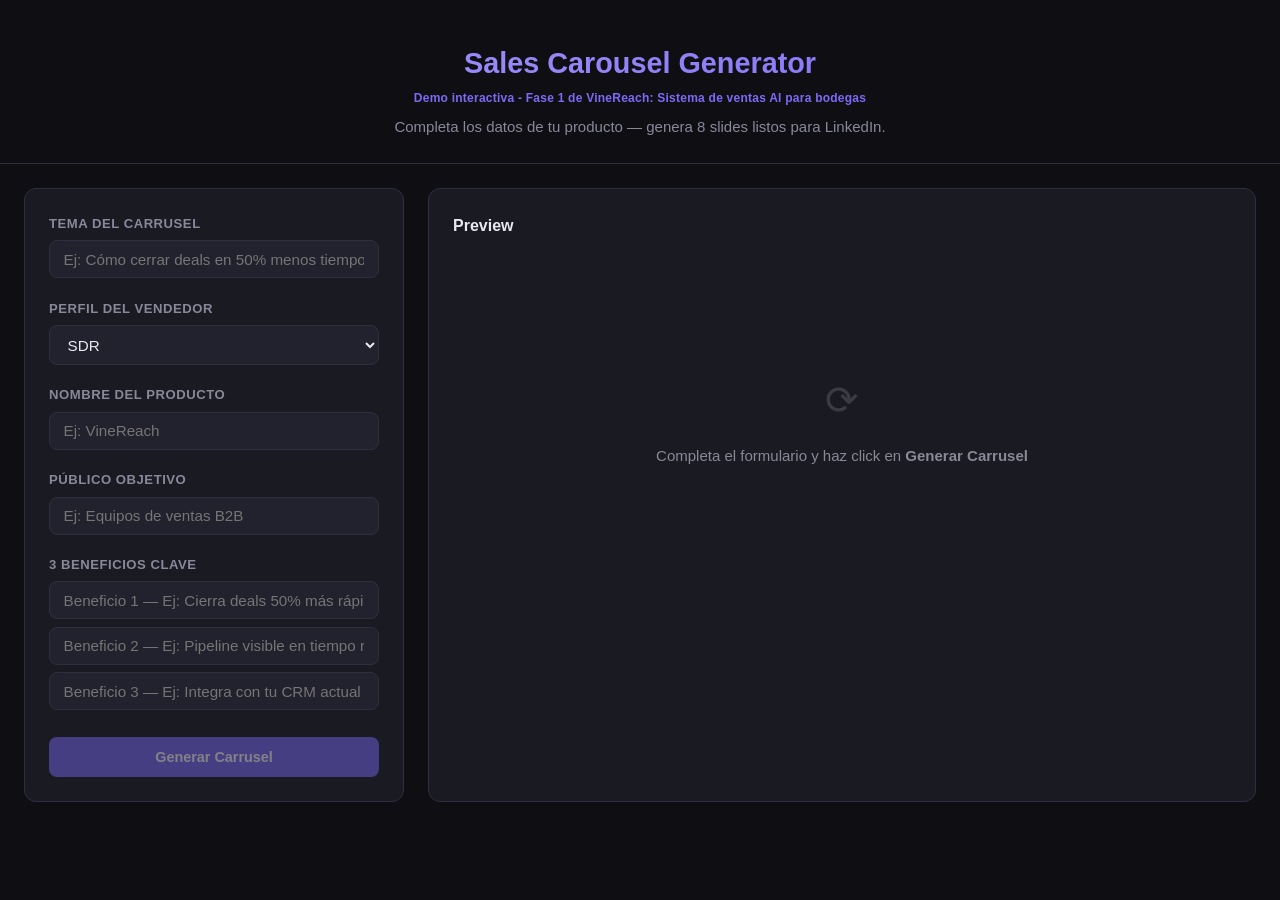
==== index.html @ 54a91b0f "Initial commit: VineReach Phase 1 - Sales Carousel Generator" ====
<!DOCTYPE html>
<html lang="es">
<head>
  <meta charset="UTF-8" />
  <meta name="viewport" content="width=device-width, initial-scale=1.0" />
  <title>Sales Carousel Generator</title>
  <link rel="stylesheet" href="style.css" />
</head>
<body>
  <div class="app">
    <header>
      <h1>Sales Carousel Generator</h1>
      <p class="subtitle-demo">Demo interactiva - Fase 1 de VineReach: Sistema de ventas AI para bodegas</p>
      <p>Completa los datos de tu producto — genera 8 slides listos para LinkedIn.</p>
    </header>

    <main>
      <!-- Input Panel -->
      <section class="panel" id="input-panel">

        <div class="field">
          <label for="tema">Tema del carrusel</label>
          <input type="text" id="tema" placeholder="Ej: Cómo cerrar deals en 50% menos tiempo" />
        </div>

        <div class="field">
          <label for="perfil">Perfil del vendedor</label>
          <select id="perfil">
            <option value="SDR">SDR</option>
            <option value="AE">AE (Account Executive)</option>
            <option value="VP Sales">VP Sales</option>
          </select>
        </div>

        <div class="field">
          <label for="producto">Nombre del producto</label>
          <input type="text" id="producto" placeholder="Ej: VineReach" />
        </div>

        <div class="field">
          <label for="publico">Público objetivo</label>
          <input type="text" id="publico" placeholder="Ej: Equipos de ventas B2B" />
        </div>

        <div class="field">
          <label>3 Beneficios Clave</label>
          <input type="text" id="b1" placeholder="Beneficio 1 — Ej: Cierra deals 50% más rápido" />
          <input type="text" id="b2" placeholder="Beneficio 2 — Ej: Pipeline visible en tiempo real" class="mt-s" />
          <input type="text" id="b3" placeholder="Beneficio 3 — Ej: Integra con tu CRM actual" class="mt-s" />
        </div>

        <button id="generate-btn" class="btn-primary" disabled>Generar Carrusel</button>
        <p id="error-msg" class="error hidden"></p>
      </section>

      <!-- Preview Panel -->
      <section class="panel" id="preview-panel">
        <div class="preview-header">
          <h2>Preview</h2>
          <div class="preview-actions hidden" id="preview-actions">
            <button id="copy-text-btn" class="btn-secondary">Copiar todo</button>
            <button id="download-btn" class="btn-secondary">Descargar HTML</button>
          </div>
        </div>

        <div id="carousel-wrapper">
          <div class="placeholder">
            <div class="placeholder-icon">⟳</div>
            <p>Completa el formulario y haz click en <strong>Generar Carrusel</strong></p>
          </div>
        </div>

        <div id="visual-desc-section" class="info-section hidden">
          <div class="info-section-header">
            <span class="section-label">Descripción visual del slide</span>
          </div>
          <p id="visual-desc-text" class="info-text"></p>
        </div>

        <div id="caption-section" class="info-section hidden">
          <div class="info-section-header">
            <span class="section-label">Caption para LinkedIn</span>
            <button id="copy-caption-btn" class="btn-secondary btn-sm">Copiar</button>
          </div>
          <pre id="caption-text" class="caption-box"></pre>
        </div>
      </section>
    </main>
  </div>

  <script src="script.js"></script>
</body>
</html>
---- style.css ----
*, *::before, *::after { box-sizing: border-box; margin: 0; padding: 0; }

:root {
  --bg: #0f0f13;
  --surface: #1a1a23;
  --surface2: #22222e;
  --border: #2e2e3e;
  --accent: #7c6af7;
  --accent-hover: #6b59e8;
  --text: #e8e8f0;
  --muted: #888899;
  --error: #f47b7b;
  --success: #6bdb9e;
  --radius: 12px;
}

body {
  background: var(--bg);
  color: var(--text);
  font-family: -apple-system, BlinkMacSystemFont, 'Segoe UI', sans-serif;
  font-size: 15px;
  line-height: 1.6;
  min-height: 100vh;
}

header {
  text-align: center;
  padding: 2.5rem 1rem 1.5rem;
  border-bottom: 1px solid var(--border);
}

header h1 {
  font-size: 1.8rem;
  font-weight: 700;
  background: linear-gradient(135deg, #a89af7, #7c6af7);
  -webkit-background-clip: text;
  -webkit-text-fill-color: transparent;
  background-clip: text;
}

header p {
  color: var(--muted);
  margin-top: 0.4rem;
}

.subtitle-demo {
  font-size: 0.75rem;
  font-weight: 600;
  color: #7c6af7;
  margin-top: 0.2rem;
  letter-spacing: 0.02em;
}

/* Stacked inputs within a field */
input.mt-s { margin-top: 0.45rem; }

.app { max-width: 1280px; margin: 0 auto; }

main {
  display: grid;
  grid-template-columns: 380px 1fr;
  gap: 1.5rem;
  padding: 1.5rem;
}

@media (max-width: 860px) {
  main { grid-template-columns: 1fr; }
}

.panel {
  background: var(--surface);
  border: 1px solid var(--border);
  border-radius: var(--radius);
  padding: 1.5rem;
}

/* Form */
.field { margin-bottom: 1.2rem; }

label {
  display: block;
  font-size: 0.82rem;
  font-weight: 600;
  color: var(--muted);
  text-transform: uppercase;
  letter-spacing: 0.04em;
  margin-bottom: 0.4rem;
}

input[type="text"],
input[type="password"],
textarea,
select {
  width: 100%;
  background: var(--surface2);
  border: 1px solid var(--border);
  border-radius: 8px;
  color: var(--text);
  padding: 0.6rem 0.85rem;
  font-size: 0.95rem;
  font-family: inherit;
  transition: border-color 0.15s;
  outline: none;
}

input:focus, textarea:focus, select:focus {
  border-color: var(--accent);
}

select { cursor: pointer; }
textarea { resize: vertical; }


/* Buttons */
.btn-primary, .btn-secondary {
  border: none;
  border-radius: 8px;
  font-size: 0.9rem;
  font-weight: 600;
  cursor: pointer;
  transition: background 0.15s, opacity 0.15s;
  font-family: inherit;
}

.btn-primary {
  width: 100%;
  padding: 0.75rem;
  background: var(--accent);
  color: #fff;
  margin-top: 0.5rem;
}

.btn-primary:hover:not(:disabled) { background: var(--accent-hover); }
.btn-primary:disabled { opacity: 0.45; cursor: not-allowed; }

.btn-secondary {
  padding: 0.5rem 1rem;
  background: var(--surface2);
  color: var(--text);
  border: 1px solid var(--border);
}

.btn-secondary:hover { background: var(--border); }

.btn-sm {
  padding: 0.3rem 0.75rem;
  font-size: 0.8rem;
}

.error { color: var(--error); font-size: 0.85rem; margin-top: 0.75rem; }
.hidden { display: none !important; }

/* Loading spinner on button */
.btn-primary.loading { position: relative; color: transparent; }
.btn-primary.loading::after {
  content: '';
  position: absolute;
  inset: 0;
  margin: auto;
  width: 18px;
  height: 18px;
  border: 2px solid rgba(255,255,255,0.3);
  border-top-color: #fff;
  border-radius: 50%;
  animation: spin 0.7s linear infinite;
}
@keyframes spin { to { transform: rotate(360deg); } }

/* Preview panel */
.preview-header {
  display: flex;
  align-items: center;
  justify-content: space-between;
  margin-bottom: 1.2rem;
}

.preview-header h2 { font-size: 1rem; font-weight: 600; }

.preview-actions { display: flex; gap: 0.5rem; }

/* Info sections (visual desc + caption) */
.info-section {
  margin-top: 1.2rem;
  border-top: 1px solid var(--border);
  padding-top: 1rem;
}

.info-section-header {
  display: flex;
  align-items: center;
  justify-content: space-between;
  margin-bottom: 0.5rem;
}

.section-label {
  font-size: 0.78rem;
  font-weight: 700;
  text-transform: uppercase;
  letter-spacing: 0.06em;
  color: var(--muted);
}

.info-text {
  font-size: 0.88rem;
  color: rgba(232,232,240,0.65);
  line-height: 1.6;
}

.caption-box {
  background: var(--surface2);
  border: 1px solid var(--border);
  border-radius: 8px;
  padding: 0.85rem 1rem;
  font-family: inherit;
  font-size: 0.88rem;
  color: rgba(232,232,240,0.82);
  line-height: 1.65;
  white-space: pre-wrap;
  word-break: break-word;
  max-height: 260px;
  overflow-y: auto;
}

/* Placeholder */
.placeholder {
  display: flex;
  flex-direction: column;
  align-items: center;
  justify-content: center;
  gap: 0.75rem;
  min-height: 320px;
  color: var(--muted);
}

.placeholder-icon {
  font-size: 2.5rem;
  opacity: 0.3;
}

/* ── Carousel Styles ── */
.carousel-container {
  position: relative;
  overflow: hidden;
  border-radius: 10px;
  background: #111;
  user-select: none;
}

.carousel-track {
  display: flex;
  transition: transform 0.4s cubic-bezier(0.4, 0, 0.2, 1);
}

.slide {
  min-width: 100%;
  min-height: 360px;
  display: flex;
  flex-direction: column;
  justify-content: center;
  padding: 2.5rem 2.8rem;
  position: relative;
  overflow: hidden;
}

/* Slide themes */
.slide[data-theme="hook"] {
  background: linear-gradient(135deg, #1a0a2e, #2d1654);
}
.slide[data-theme="problem"] {
  background: linear-gradient(135deg, #1a0e0a, #2e1710);
}
.slide[data-theme="solution"] {
  background: linear-gradient(135deg, #0a1a14, #0e2e20);
}
.slide[data-theme="feature"] {
  background: linear-gradient(135deg, #0d0d2a, #141440);
}
.slide[data-theme="proof"] {
  background: linear-gradient(135deg, #0a1520, #102030);
}
.slide[data-theme="cta"] {
  background: linear-gradient(135deg, #1a0830, #3a0f6e);
}
.slide[data-theme="default"] {
  background: linear-gradient(135deg, #141420, #1c1c30);
}

/* Decorative circle */
.slide::before {
  content: '';
  position: absolute;
  width: 280px;
  height: 280px;
  border-radius: 50%;
  background: rgba(255,255,255,0.03);
  top: -80px;
  right: -80px;
  pointer-events: none;
}

.slide-tag {
  font-size: 0.7rem;
  font-weight: 700;
  letter-spacing: 0.12em;
  text-transform: uppercase;
  color: rgba(255,255,255,0.45);
  margin-bottom: 0.9rem;
}

.slide-headline {
  font-size: clamp(1.3rem, 3vw, 1.9rem);
  font-weight: 800;
  line-height: 1.2;
  color: #fff;
  margin-bottom: 0.9rem;
}

.slide-headline em { color: #a89af7; font-style: normal; }

.slide-body {
  font-size: 0.97rem;
  color: rgba(255,255,255,0.72);
  line-height: 1.65;
  max-width: 480px;
}

.slide-bullets {
  list-style: none;
  margin-top: 0.5rem;
  display: flex;
  flex-direction: column;
  gap: 0.5rem;
}

.slide-bullets li {
  display: flex;
  align-items: flex-start;
  gap: 0.6rem;
  font-size: 0.93rem;
  color: rgba(255,255,255,0.78);
}

.slide-bullets li::before {
  content: '✦';
  color: #a89af7;
  font-size: 0.65rem;
  margin-top: 0.35rem;
  flex-shrink: 0;
}

.slide-cta-btn {
  display: inline-block;
  margin-top: 1.4rem;
  padding: 0.7rem 1.8rem;
  background: linear-gradient(135deg, #7c6af7, #a89af7);
  color: #fff;
  border-radius: 50px;
  font-weight: 700;
  font-size: 0.95rem;
  letter-spacing: 0.02em;
}

.slide-counter {
  position: absolute;
  bottom: 1.1rem;
  right: 1.4rem;
  font-size: 0.72rem;
  color: rgba(255,255,255,0.3);
  font-weight: 600;
}

/* Nav arrows */
.carousel-nav {
  display: flex;
  justify-content: space-between;
  align-items: center;
  padding: 0.75rem 0.5rem 0;
}

.nav-btn {
  background: var(--surface2);
  border: 1px solid var(--border);
  color: var(--text);
  width: 36px;
  height: 36px;
  border-radius: 50%;
  font-size: 1rem;
  cursor: pointer;
  display: flex;
  align-items: center;
  justify-content: center;
  transition: background 0.15s;
}

.nav-btn:hover { background: var(--accent); border-color: var(--accent); }
.nav-btn:disabled { opacity: 0.3; cursor: default; }

.dots {
  display: flex;
  gap: 6px;
  align-items: center;
}

.dot {
  width: 7px;
  height: 7px;
  border-radius: 50%;
  background: var(--border);
  cursor: pointer;
  transition: background 0.2s, transform 0.2s;
}

.dot.active {
  background: var(--accent);
  transform: scale(1.3);
}
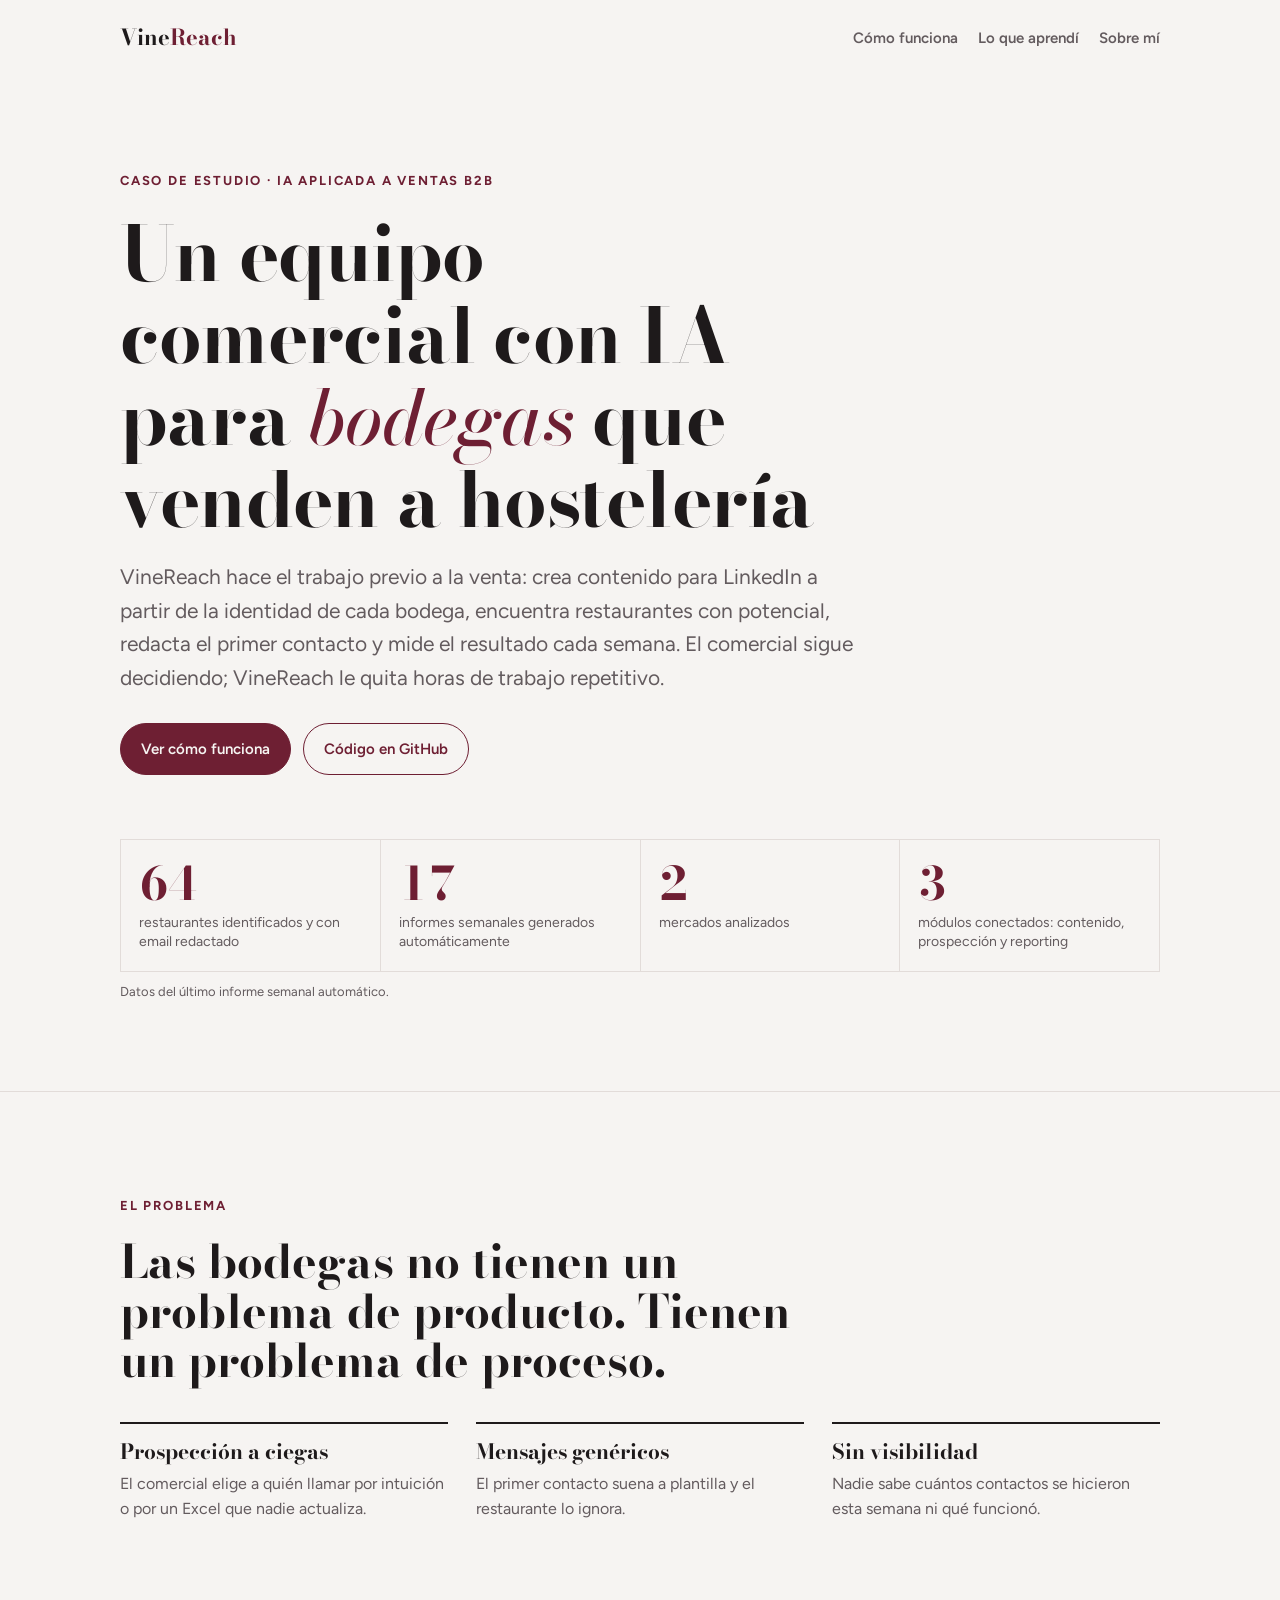
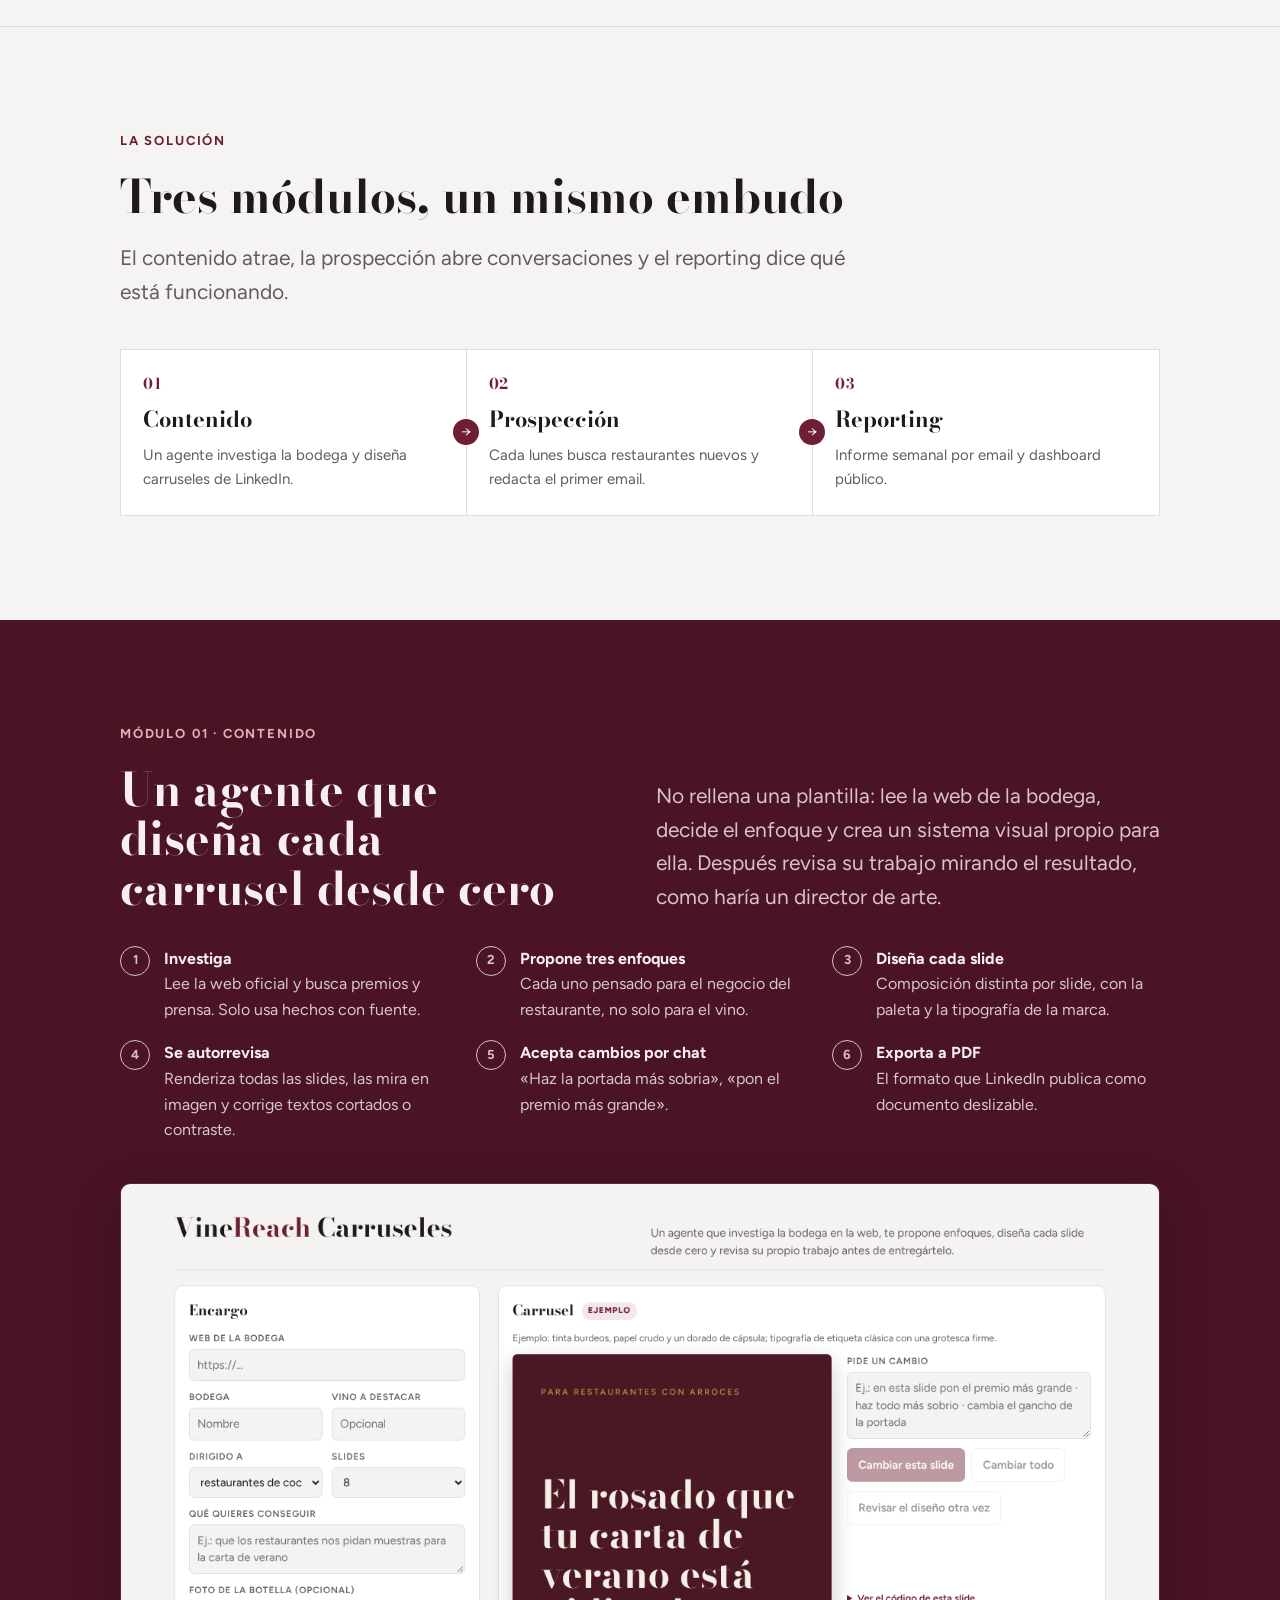
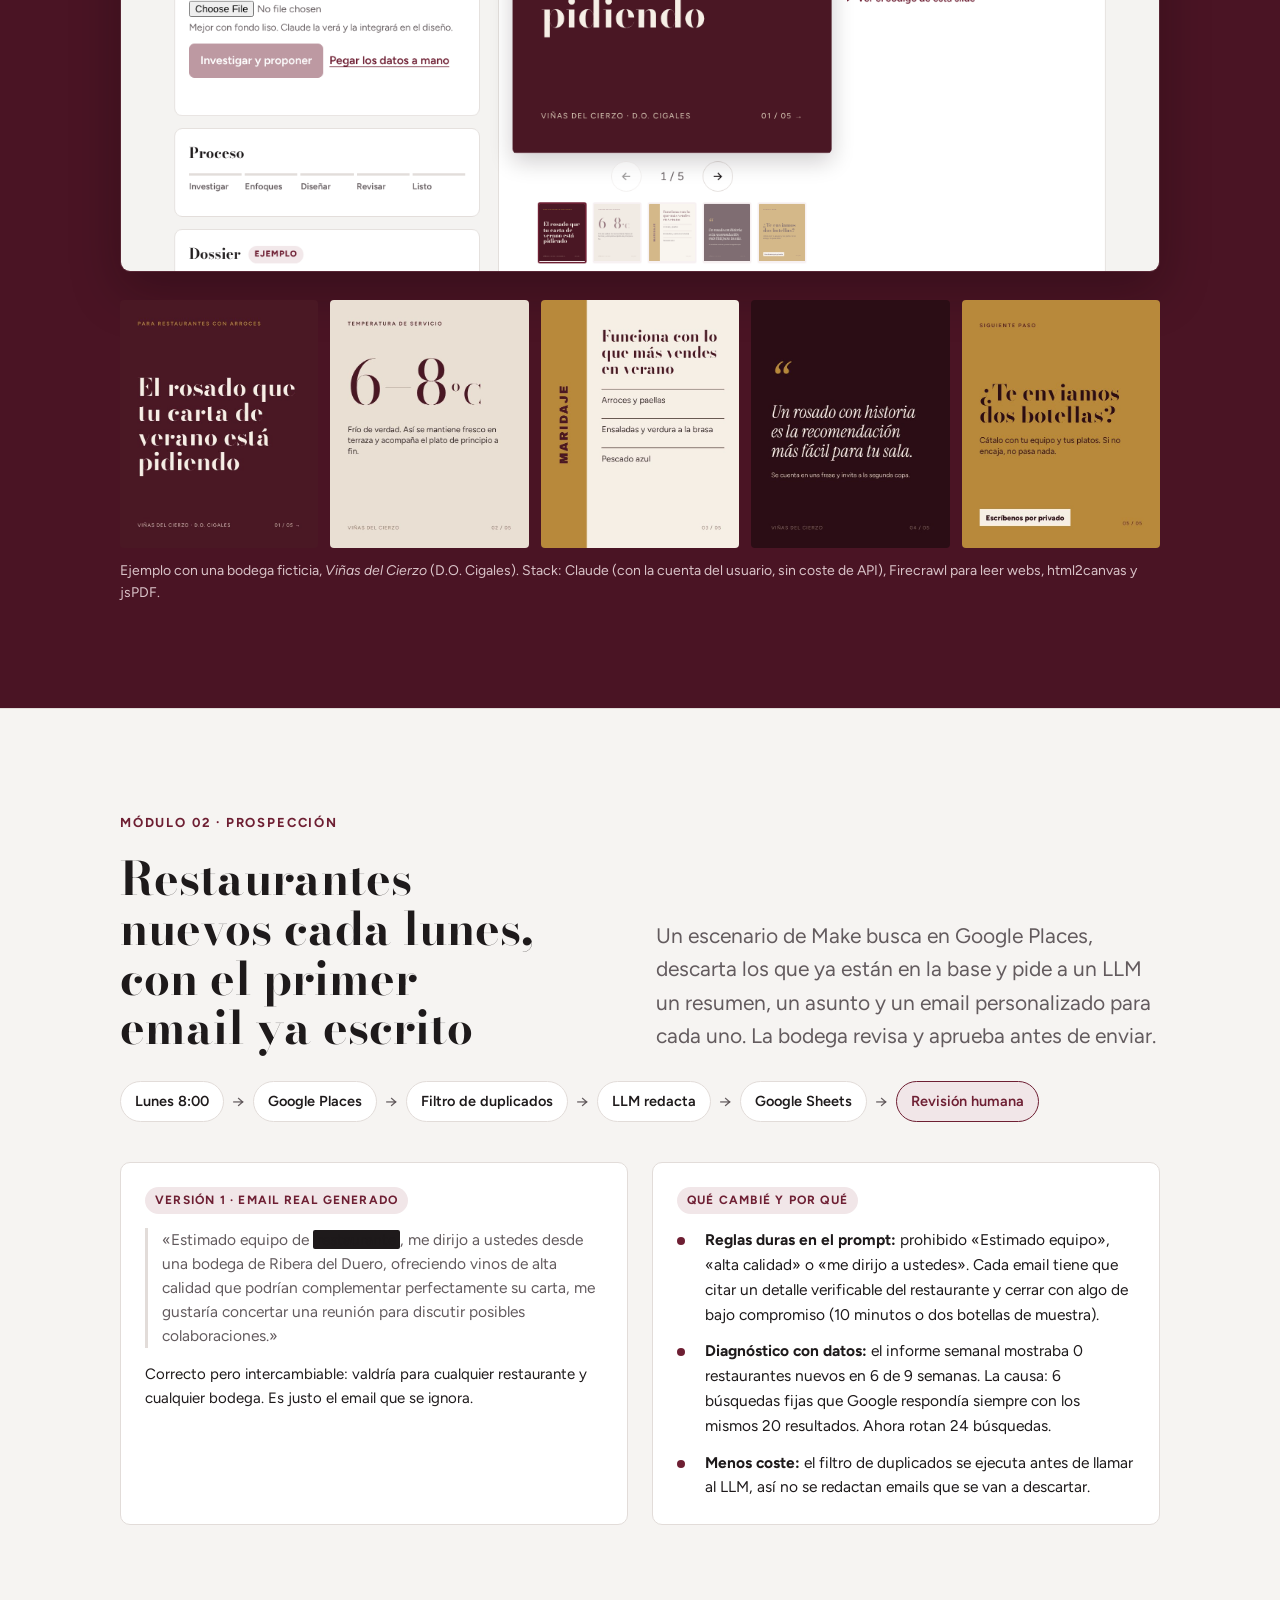
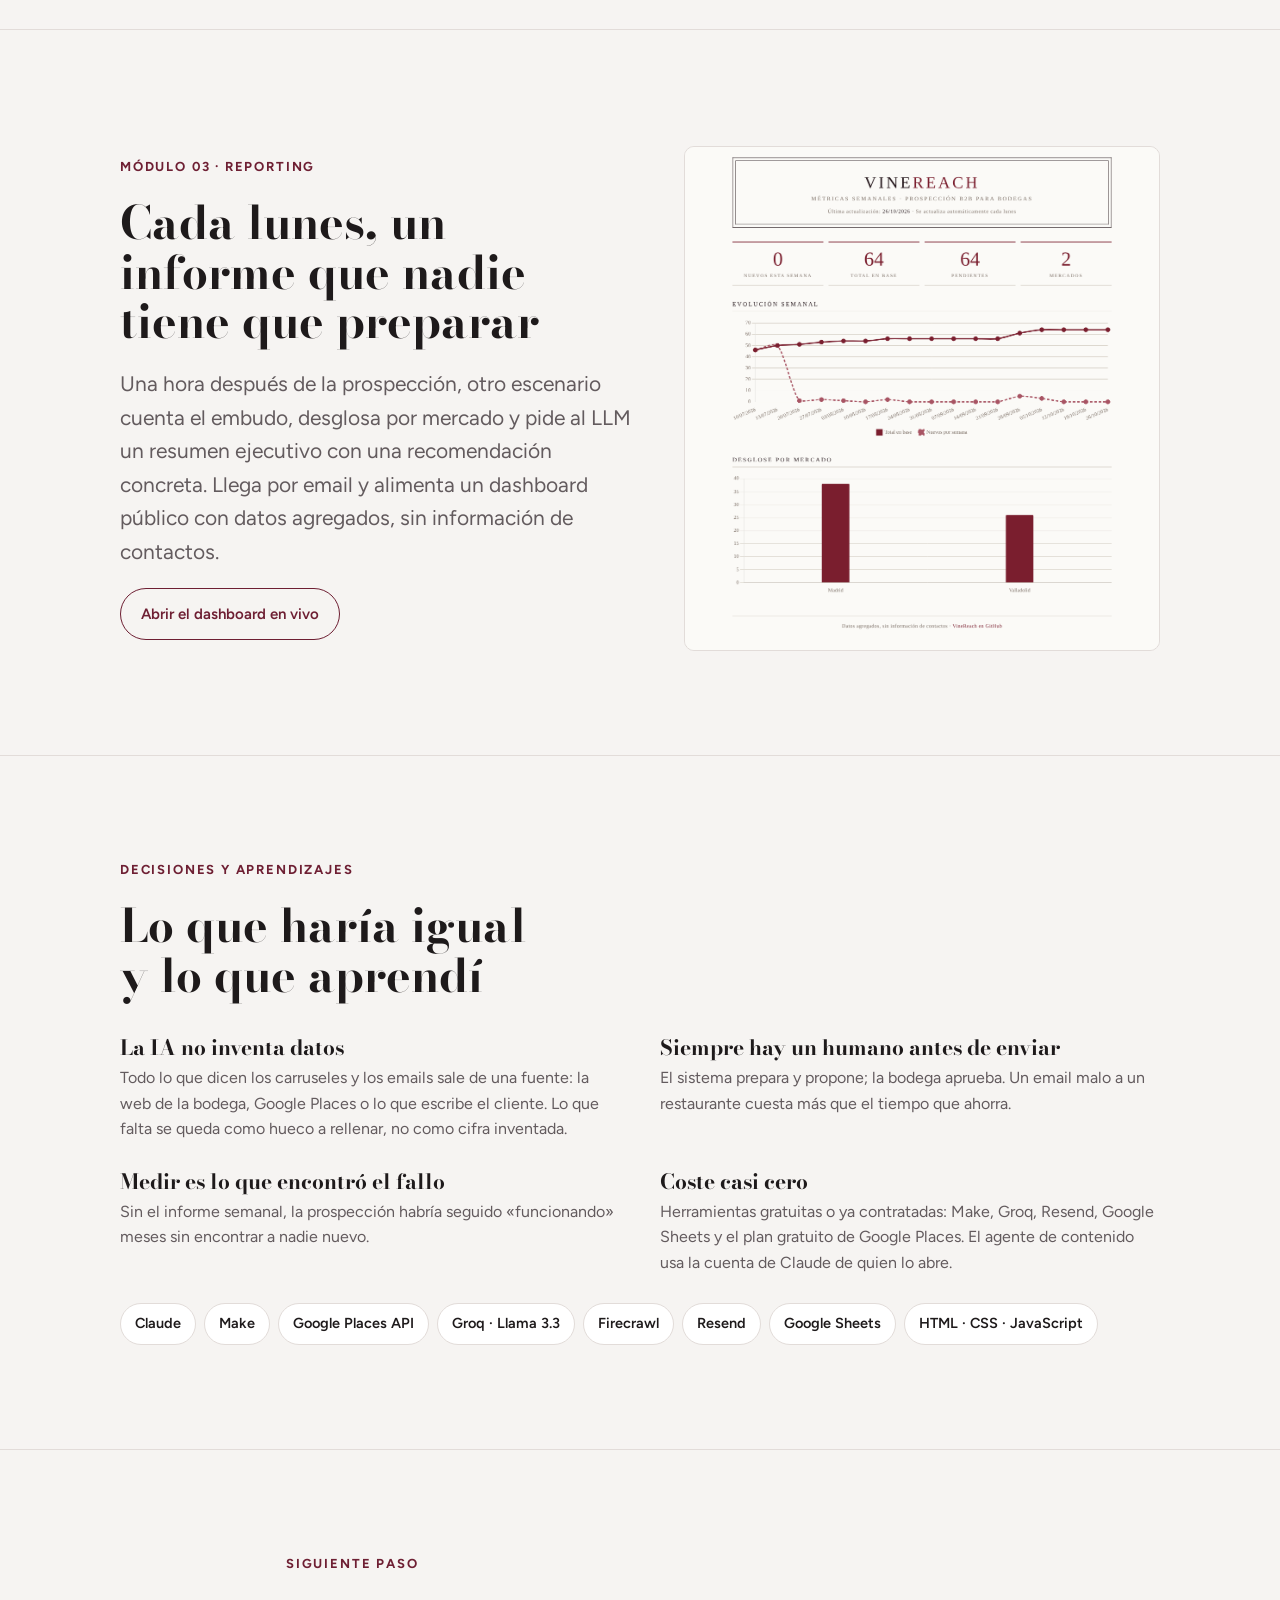
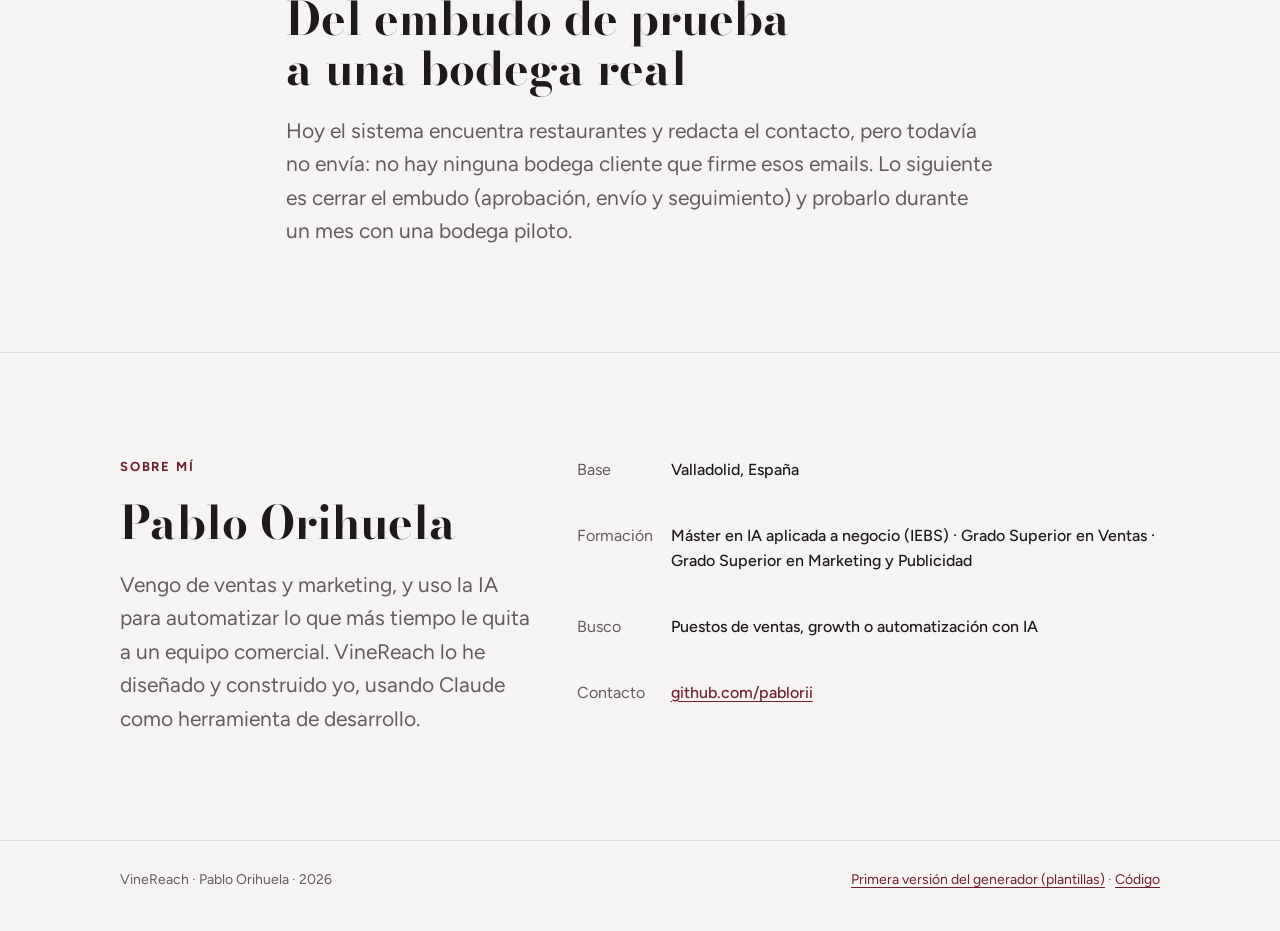
==== commit 5cebfde7: "Web del caso de estudio para el portfolio - index.html nuevo: problema, 3 módulos, ejemplos con bode" ====
--- a/index.html
+++ b/index.html
@@ -1,93 +1,351 @@
 <!DOCTYPE html>
 <html lang="es">
 <head>
-  <meta charset="UTF-8" />
-  <meta name="viewport" content="width=device-width, initial-scale=1.0" />
-  <title>Sales Carousel Generator</title>
-  <link rel="stylesheet" href="style.css" />
+<meta charset="utf-8">
+<meta name="viewport" content="width=device-width, initial-scale=1">
+<title>VineReach · Caso de estudio</title>
+<meta name="description" content="VineReach: sistema de ventas con IA para bodegas. Contenido para LinkedIn, prospección de restaurantes y reporting automático. Caso de estudio de Pablo Orihuela.">
+<meta property="og:title" content="VineReach · Ventas con IA para bodegas">
+<meta property="og:description" content="Un agente que diseña carruseles, una prospección automática de restaurantes y un reporting semanal. Caso de estudio de Pablo Orihuela.">
+<meta property="og:image" content="assets/ejemplo-slide-1.jpg">
+<link rel="preconnect" href="https://fonts.googleapis.com">
+<link rel="preconnect" href="https://fonts.gstatic.com" crossorigin>
+<link rel="stylesheet" href="https://fonts.googleapis.com/css2?family=Bodoni+Moda:ital,opsz,wght@0,6..96,500;0,6..96,700;1,6..96,500&family=Figtree:wght@400;500;600;700&display=swap">
+<style>
+/* Caso de estudio: una columna de lectura con bandas a sangre por módulo; tipografía de etiqueta de vino (Bodoni) + grotesca limpia (Figtree). */
+:root{
+  --bg:#F6F4F2; --surface:#FFFFFF; --fg:#1E1A1B; --muted:#635B5E; --line:#E2DCD9;
+  --wine:#6E1F33; --wine-ink:#4A1424; --on-wine:#F7EEEF; --soft:#F1E6E8; --ok:#2F6B3A;
+  --display:"Bodoni Moda", "Didot", Georgia, serif;
+  --body:"Figtree", system-ui, -apple-system, "Segoe UI", sans-serif;
+  color-scheme:light;
+}
+@media (prefers-color-scheme: dark){:root{
+  --bg:#141113; --surface:#1D191B; --fg:#EEE8E6; --muted:#A99FA3; --line:#352E31;
+  --wine:#D88A9C; --wine-ink:#2A1018; --on-wine:#F7EEEF; --soft:#2A2024; --ok:#7CC48A; color-scheme:dark}}
+
+*{box-sizing:border-box}
+html{scroll-behavior:smooth}
+body{margin:0;background:var(--bg);color:var(--fg);font-family:var(--body);font-size:17px;line-height:1.6;-webkit-font-smoothing:antialiased}
+img{max-width:100%;height:auto;display:block}
+a{color:var(--wine);text-underline-offset:3px}
+a:focus-visible,button:focus-visible{outline:2px solid var(--wine);outline-offset:3px}
+.wrap{max-width:1080px;margin:0 auto;padding-inline:max(20px,env(safe-area-inset-left,0px))}
+.narrow{max-width:68ch}
+h1,h2,h3{font-family:var(--display);font-weight:700;line-height:1.08;text-wrap:balance;margin:0}
+h1{font-size:clamp(40px,7vw,76px);letter-spacing:-.01em}
+h2{font-size:clamp(30px,4.6vw,46px)}
+h3{font-size:24px}
+p{margin:0}
+.eyebrow{font-size:13px;font-weight:700;letter-spacing:.14em;text-transform:uppercase;color:var(--wine)}
+.lead{font-size:clamp(18px,2.2vw,21px);color:var(--muted)}
+section{padding-block:clamp(56px,9vw,104px)}
+.stack{display:flex;flex-direction:column;gap:20px}
+
+/* cabecera */
+.top{display:flex;justify-content:space-between;align-items:center;gap:16px;padding-block:20px;flex-wrap:wrap}
+.brand{font-family:var(--display);font-weight:700;font-size:22px;color:var(--fg);text-decoration:none}
+.brand span{color:var(--wine)}
+.top nav{display:flex;gap:20px;flex-wrap:wrap;font-size:15px;font-weight:600}
+.top nav a{color:var(--muted);text-decoration:none}
+.top nav a:hover{color:var(--wine)}
+
+/* hero */
+.hero{padding-block:clamp(40px,8vw,96px) clamp(48px,8vw,88px)}
+.hero h1 em{font-style:italic;color:var(--wine);font-weight:500}
+.ctas{display:flex;gap:12px;flex-wrap:wrap;margin-top:8px}
+.btn{display:inline-flex;align-items:center;gap:8px;padding:13px 20px;border-radius:999px;font-weight:600;font-size:15px;text-decoration:none;border:1.5px solid var(--wine)}
+.btn.primary{background:var(--wine);color:var(--bg)}
+.btn.ghost{color:var(--wine)}
+.stats{display:grid;grid-template-columns:repeat(4,minmax(0,1fr));gap:1px;background:var(--line);border:1px solid var(--line);margin-top:clamp(40px,6vw,64px)}
+.stat{background:var(--bg);padding:20px 18px}
+.stat b{display:block;font-family:var(--display);font-size:clamp(34px,4.5vw,46px);line-height:1;color:var(--wine);font-variant-numeric:tabular-nums}
+.stat span{display:block;margin-top:8px;font-size:14px;color:var(--muted);line-height:1.35}
+.source{font-size:13px;color:var(--muted);margin-top:10px}
+@media (max-width:720px){.stats{grid-template-columns:repeat(2,minmax(0,1fr))}}
+
+/* problema */
+.problems{display:grid;grid-template-columns:repeat(3,minmax(0,1fr));gap:28px;margin-top:36px}
+.problems div{border-top:2px solid var(--fg);padding-top:16px}
+.problems h3{font-size:21px;margin-bottom:8px}
+.problems p{color:var(--muted);font-size:16px}
+@media (max-width:760px){.problems{grid-template-columns:minmax(0,1fr)}}
+
+/* flujo de módulos */
+.flow{display:grid;grid-template-columns:repeat(3,minmax(0,1fr));gap:0;margin-top:40px;position:relative}
+.flow a{display:flex;flex-direction:column;gap:6px;padding:22px 22px 24px;background:var(--surface);border:1px solid var(--line);text-decoration:none;color:var(--fg);position:relative}
+.flow a+a{border-left:none}
+.flow a:hover{background:var(--soft)}
+.flow .n{font-family:var(--display);font-size:15px;color:var(--wine);font-weight:700;letter-spacing:.05em}
+.flow strong{font-family:var(--display);font-size:22px}
+.flow span{font-size:15px;color:var(--muted)}
+.flow a:not(:last-child)::after{content:"→";position:absolute;right:-13px;top:50%;transform:translateY(-50%);width:26px;height:26px;border-radius:50%;background:var(--wine);color:var(--bg);display:grid;place-items:center;font-size:14px;z-index:1}
+@media (max-width:760px){.flow{grid-template-columns:minmax(0,1fr)}.flow a+a{border-left:1px solid var(--line);border-top:none}.flow a:not(:last-child)::after{content:"↓";right:50%;top:auto;bottom:-13px;transform:translateX(50%)}}
+
+/* bandas de módulo */
+.band{border-top:1px solid var(--line)}
+.band.dark{background:var(--wine-ink);color:var(--on-wine);border:none}
+.band.dark .eyebrow{color:#E9A9B7}
+.band.dark .lead,.band.dark .muted{color:#D9C3C8}
+.band.dark a{color:#F2C3CD}
+.mod-head{display:grid;grid-template-columns:minmax(0,1fr) minmax(0,1fr);gap:32px;align-items:end}
+@media (max-width:860px){.mod-head{grid-template-columns:minmax(0,1fr)}}
+.steps{list-style:none;padding:0;margin:32px 0 0;display:grid;grid-template-columns:repeat(3,minmax(0,1fr));gap:18px 28px;counter-reset:s}
+.steps li{counter-increment:s;display:grid;grid-template-columns:34px minmax(0,1fr);gap:10px;font-size:16px}
+.steps li::before{content:counter(s);width:28px;height:28px;border-radius:50%;border:1.5px solid currentColor;display:grid;place-items:center;font-size:13px;font-weight:700;opacity:.8}
+.steps b{display:block}
+.steps span{opacity:.82}
+@media (max-width:860px){.steps{grid-template-columns:minmax(0,1fr)}}
+.shot{margin-top:40px;border-radius:10px;overflow:hidden;box-shadow:0 18px 50px rgba(10,4,6,.28);border:1px solid rgba(255,255,255,.08)}
+.slides{display:grid;grid-template-columns:repeat(5,minmax(0,1fr));gap:12px;margin-top:28px}
+.slides img{border-radius:4px;aspect-ratio:4/5;object-fit:cover;width:100%}
+@media (max-width:760px){.slides{grid-template-columns:repeat(5,64%);overflow-x:auto;scroll-snap-type:x mandatory;padding-bottom:8px}.slides img{scroll-snap-align:start}}
+.caption{font-size:14px;margin-top:12px}
+
+/* prospección */
+.pipeline{display:flex;flex-wrap:wrap;gap:8px;margin-top:28px;align-items:center}
+.chip{padding:8px 14px;border-radius:999px;background:var(--surface);border:1px solid var(--line);font-size:14.5px;font-weight:600}
+.chip.human{background:var(--soft);border-color:var(--wine);color:var(--wine)}
+.arrow{color:var(--muted)}
+.compare{display:grid;grid-template-columns:minmax(0,1fr) minmax(0,1fr);gap:24px;margin-top:40px}
+@media (max-width:860px){.compare{grid-template-columns:minmax(0,1fr)}}
+.card{background:var(--surface);border:1px solid var(--line);border-radius:10px;padding:24px;display:flex;flex-direction:column;gap:14px}
+.card .tag{align-self:flex-start;font-size:12px;font-weight:700;letter-spacing:.1em;text-transform:uppercase;padding:4px 10px;border-radius:999px;background:var(--soft);color:var(--wine)}
+.mail{font-size:15.5px;line-height:1.55;border-left:3px solid var(--line);padding-left:14px;color:var(--muted)}
+.mail .redact{background:var(--fg);color:var(--fg);border-radius:2px;padding:0 4px}
+.fixes{list-style:none;padding:0;margin:0;display:flex;flex-direction:column;gap:12px;font-size:15.5px}
+.fixes li{display:grid;grid-template-columns:18px minmax(0,1fr);gap:10px}
+.fixes li::before{content:"";width:8px;height:8px;margin-top:9px;background:var(--wine);border-radius:50%}
+
+/* reporting */
+.report{display:grid;grid-template-columns:minmax(0,1.1fr) minmax(0,1fr);gap:40px;align-items:center;margin-top:12px}
+@media (max-width:860px){.report{grid-template-columns:minmax(0,1fr)}}
+.report img{border-radius:10px;border:1px solid var(--line)}
+
+/* aprendizajes */
+.lessons{display:grid;grid-template-columns:repeat(2,minmax(0,1fr));gap:28px 40px;margin-top:36px}
+.lessons div{display:flex;flex-direction:column;gap:6px}
+.lessons h3{font-size:21px}
+.lessons p{color:var(--muted);font-size:16px}
+@media (max-width:760px){.lessons{grid-template-columns:minmax(0,1fr)}}
+.stackline{display:flex;flex-wrap:wrap;gap:8px;margin-top:28px}
+
+/* sobre mí */
+.about{display:grid;grid-template-columns:minmax(0,1fr) minmax(0,1.4fr);gap:40px}
+@media (max-width:760px){.about{grid-template-columns:minmax(0,1fr)}}
+.about dl{margin:0;display:grid;grid-template-columns:auto minmax(0,1fr);gap:10px 18px;font-size:16px}
+.about dt{color:var(--muted)}
+.about dd{margin:0;font-weight:500}
+footer{border-top:1px solid var(--line);padding-block:28px 40px;font-size:14px;color:var(--muted)}
+footer .wrap{display:flex;justify-content:space-between;gap:16px;flex-wrap:wrap}
+@media (prefers-reduced-motion:reduce){html{scroll-behavior:auto}}
+</style>
 </head>
 <body>
-  <div class="app">
-    <header>
-      <h1>Sales Carousel Generator</h1>
-      <p class="subtitle-demo">Demo interactiva - Fase 1 de VineReach: Sistema de ventas AI para bodegas</p>
-      <p>Completa los datos de tu producto — genera 8 slides listos para LinkedIn.</p>
-    </header>
-
-    <main>
-      <!-- Input Panel -->
-      <section class="panel" id="input-panel">
-
-        <div class="field">
-          <label for="tema">Tema del carrusel</label>
-          <input type="text" id="tema" placeholder="Ej: Cómo cerrar deals en 50% menos tiempo" />
+
+<header class="wrap top">
+  <a class="brand" href="#">Vine<span>Reach</span></a>
+  <nav aria-label="Secciones">
+    <a href="#modulos">Cómo funciona</a>
+    <a href="#aprendizajes">Lo que aprendí</a>
+    <a href="#sobre-mi">Sobre mí</a>
+  </nav>
+</header>
+
+<main>
+  <section class="wrap hero">
+    <div class="stack narrow">
+      <p class="eyebrow">Caso de estudio · IA aplicada a ventas B2B</p>
+      <h1>Un equipo comercial con IA para <em>bodegas</em> que venden a hostelería</h1>
+      <p class="lead">VineReach hace el trabajo previo a la venta: crea contenido para LinkedIn a partir de la identidad de cada bodega, encuentra restaurantes con potencial, redacta el primer contacto y mide el resultado cada semana. El comercial sigue decidiendo; VineReach le quita horas de trabajo repetitivo.</p>
+      <div class="ctas">
+        <a class="btn primary" href="#modulos">Ver cómo funciona</a>
+        <a class="btn ghost" href="https://github.com/pablorii/sales-carousel-generator">Código en GitHub</a>
+      </div>
+    </div>
+    <div class="stats" aria-live="polite">
+      <div class="stat"><b id="sTotal">64</b><span>restaurantes identificados y con email redactado</span></div>
+      <div class="stat"><b id="sSemanas">17</b><span>informes semanales generados automáticamente</span></div>
+      <div class="stat"><b id="sMercados">2</b><span>mercados analizados</span></div>
+      <div class="stat"><b>3</b><span>módulos conectados: contenido, prospección y reporting</span></div>
+    </div>
+    <p class="source" id="sFuente">Datos del último informe semanal automático.</p>
+  </section>
+
+  <section class="band">
+    <div class="wrap">
+      <div class="stack narrow">
+        <p class="eyebrow">El problema</p>
+        <h2>Las bodegas no tienen un problema de producto. Tienen un problema de proceso.</h2>
+      </div>
+      <div class="problems">
+        <div><h3>Prospección a ciegas</h3><p>El comercial elige a quién llamar por intuición o por un Excel que nadie actualiza.</p></div>
+        <div><h3>Mensajes genéricos</h3><p>El primer contacto suena a plantilla y el restaurante lo ignora.</p></div>
+        <div><h3>Sin visibilidad</h3><p>Nadie sabe cuántos contactos se hicieron esta semana ni qué funcionó.</p></div>
+      </div>
+    </div>
+  </section>
+
+  <section class="band" id="modulos">
+    <div class="wrap">
+      <div class="stack narrow">
+        <p class="eyebrow">La solución</p>
+        <h2>Tres módulos, un mismo embudo</h2>
+        <p class="lead">El contenido atrae, la prospección abre conversaciones y el reporting dice qué está funcionando.</p>
+      </div>
+      <div class="flow">
+        <a href="#contenido"><span class="n">01</span><strong>Contenido</strong><span>Un agente investiga la bodega y diseña carruseles de LinkedIn.</span></a>
+        <a href="#prospeccion"><span class="n">02</span><strong>Prospección</strong><span>Cada lunes busca restaurantes nuevos y redacta el primer email.</span></a>
+        <a href="#reporting"><span class="n">03</span><strong>Reporting</strong><span>Informe semanal por email y dashboard público.</span></a>
+      </div>
+    </div>
+  </section>
+
+  <section class="band dark" id="contenido">
+    <div class="wrap">
+      <div class="mod-head">
+        <div class="stack">
+          <p class="eyebrow">Módulo 01 · Contenido</p>
+          <h2>Un agente que diseña cada carrusel desde cero</h2>
         </div>
-
-        <div class="field">
-          <label for="perfil">Perfil del vendedor</label>
-          <select id="perfil">
-            <option value="SDR">SDR</option>
-            <option value="AE">AE (Account Executive)</option>
-            <option value="VP Sales">VP Sales</option>
-          </select>
+        <p class="lead">No rellena una plantilla: lee la web de la bodega, decide el enfoque y crea un sistema visual propio para ella. Después revisa su trabajo mirando el resultado, como haría un director de arte.</p>
+      </div>
+      <ol class="steps">
+        <li><div><b>Investiga</b><span>Lee la web oficial y busca premios y prensa. Solo usa hechos con fuente.</span></div></li>
+        <li><div><b>Propone tres enfoques</b><span>Cada uno pensado para el negocio del restaurante, no solo para el vino.</span></div></li>
+        <li><div><b>Diseña cada slide</b><span>Composición distinta por slide, con la paleta y la tipografía de la marca.</span></div></li>
+        <li><div><b>Se autorrevisa</b><span>Renderiza todas las slides, las mira en imagen y corrige textos cortados o contraste.</span></div></li>
+        <li><div><b>Acepta cambios por chat</b><span>«Haz la portada más sobria», «pon el premio más grande».</span></div></li>
+        <li><div><b>Exporta a PDF</b><span>El formato que LinkedIn publica como documento deslizable.</span></div></li>
+      </ol>
+      <div class="shot"><img src="assets/generador.png" width="1360" height="900" alt="Interfaz del generador: encargo de la bodega, proceso del agente, dossier y vista previa del carrusel" loading="lazy"></div>
+      <div class="slides">
+        <img src="assets/ejemplo-slide-1.jpg" width="540" height="675" alt="Portada: El rosado que tu carta de verano está pidiendo" loading="lazy">
+        <img src="assets/ejemplo-slide-2.jpg" width="540" height="675" alt="Temperatura de servicio 6–8 ºC en grande" loading="lazy">
+        <img src="assets/ejemplo-slide-3.jpg" width="540" height="675" alt="Maridaje: arroces, ensaladas y pescado azul" loading="lazy">
+        <img src="assets/ejemplo-slide-4.jpg" width="540" height="675" alt="Cita: un rosado con historia es la recomendación más fácil para tu sala" loading="lazy">
+        <img src="assets/ejemplo-slide-5.jpg" width="540" height="675" alt="Llamada a la acción: ¿Te enviamos dos botellas?" loading="lazy">
+      </div>
+      <p class="caption muted">Ejemplo con una bodega ficticia, <i>Viñas del Cierzo</i> (D.O. Cigales). Stack: Claude (con la cuenta del usuario, sin coste de API), Firecrawl para leer webs, html2canvas y jsPDF.</p>
+    </div>
+  </section>
+
+  <section class="band" id="prospeccion">
+    <div class="wrap">
+      <div class="mod-head">
+        <div class="stack">
+          <p class="eyebrow">Módulo 02 · Prospección</p>
+          <h2>Restaurantes nuevos cada lunes, con el primer email ya escrito</h2>
         </div>
-
-        <div class="field">
-          <label for="producto">Nombre del producto</label>
-          <input type="text" id="producto" placeholder="Ej: VineReach" />
+        <p class="lead">Un escenario de Make busca en Google Places, descarta los que ya están en la base y pide a un LLM un resumen, un asunto y un email personalizado para cada uno. La bodega revisa y aprueba antes de enviar.</p>
+      </div>
+      <div class="pipeline" aria-label="Flujo de la prospección">
+        <span class="chip">Lunes 8:00</span><span class="arrow" aria-hidden="true">→</span>
+        <span class="chip">Google Places</span><span class="arrow" aria-hidden="true">→</span>
+        <span class="chip">Filtro de duplicados</span><span class="arrow" aria-hidden="true">→</span>
+        <span class="chip">LLM redacta</span><span class="arrow" aria-hidden="true">→</span>
+        <span class="chip">Google Sheets</span><span class="arrow" aria-hidden="true">→</span>
+        <span class="chip human">Revisión humana</span>
+      </div>
+      <div class="compare">
+        <div class="card">
+          <span class="tag">Versión 1 · email real generado</span>
+          <p class="mail">«Estimado equipo de <span class="redact">restaurante</span>, me dirijo a ustedes desde una bodega de Ribera del Duero, ofreciendo vinos de alta calidad que podrían complementar perfectamente su carta, me gustaría concertar una reunión para discutir posibles colaboraciones.»</p>
+          <p class="muted" style="font-size:15px">Correcto pero intercambiable: valdría para cualquier restaurante y cualquier bodega. Es justo el email que se ignora.</p>
         </div>
-
-        <div class="field">
-          <label for="publico">Público objetivo</label>
-          <input type="text" id="publico" placeholder="Ej: Equipos de ventas B2B" />
+        <div class="card">
+          <span class="tag">Qué cambié y por qué</span>
+          <ul class="fixes">
+            <li><span><b>Reglas duras en el prompt:</b> prohibido «Estimado equipo», «alta calidad» o «me dirijo a ustedes». Cada email tiene que citar un detalle verificable del restaurante y cerrar con algo de bajo compromiso (10 minutos o dos botellas de muestra).</span></li>
+            <li><span><b>Diagnóstico con datos:</b> el informe semanal mostraba 0 restaurantes nuevos en 6 de 9 semanas. La causa: 6 búsquedas fijas que Google respondía siempre con los mismos 20 resultados. Ahora rotan 24 búsquedas.</span></li>
+            <li><span><b>Menos coste:</b> el filtro de duplicados se ejecuta antes de llamar al LLM, así no se redactan emails que se van a descartar.</span></li>
+          </ul>
         </div>
-
-        <div class="field">
-          <label>3 Beneficios Clave</label>
-          <input type="text" id="b1" placeholder="Beneficio 1 — Ej: Cierra deals 50% más rápido" />
-          <input type="text" id="b2" placeholder="Beneficio 2 — Ej: Pipeline visible en tiempo real" class="mt-s" />
-          <input type="text" id="b3" placeholder="Beneficio 3 — Ej: Integra con tu CRM actual" class="mt-s" />
-        </div>
-
-        <button id="generate-btn" class="btn-primary" disabled>Generar Carrusel</button>
-        <p id="error-msg" class="error hidden"></p>
-      </section>
-
-      <!-- Preview Panel -->
-      <section class="panel" id="preview-panel">
-        <div class="preview-header">
-          <h2>Preview</h2>
-          <div class="preview-actions hidden" id="preview-actions">
-            <button id="copy-text-btn" class="btn-secondary">Copiar todo</button>
-            <button id="download-btn" class="btn-secondary">Descargar HTML</button>
-          </div>
-        </div>
-
-        <div id="carousel-wrapper">
-          <div class="placeholder">
-            <div class="placeholder-icon">⟳</div>
-            <p>Completa el formulario y haz click en <strong>Generar Carrusel</strong></p>
-          </div>
-        </div>
-
-        <div id="visual-desc-section" class="info-section hidden">
-          <div class="info-section-header">
-            <span class="section-label">Descripción visual del slide</span>
-          </div>
-          <p id="visual-desc-text" class="info-text"></p>
-        </div>
-
-        <div id="caption-section" class="info-section hidden">
-          <div class="info-section-header">
-            <span class="section-label">Caption para LinkedIn</span>
-            <button id="copy-caption-btn" class="btn-secondary btn-sm">Copiar</button>
-          </div>
-          <pre id="caption-text" class="caption-box"></pre>
-        </div>
-      </section>
-    </main>
+      </div>
+    </div>
+  </section>
+
+  <section class="band" id="reporting">
+    <div class="wrap report">
+      <div class="stack">
+        <p class="eyebrow">Módulo 03 · Reporting</p>
+        <h2>Cada lunes, un informe que nadie tiene que preparar</h2>
+        <p class="lead">Una hora después de la prospección, otro escenario cuenta el embudo, desglosa por mercado y pide al LLM un resumen ejecutivo con una recomendación concreta. Llega por email y alimenta un dashboard público con datos agregados, sin información de contactos.</p>
+        <p><a class="btn ghost" href="dashboard/">Abrir el dashboard en vivo</a></p>
+      </div>
+      <img src="assets/dashboard.png" width="1100" height="1000" alt="Dashboard de VineReach con prospectos por semana y desglose por mercado" loading="lazy">
+    </div>
+  </section>
+
+  <section class="band" id="aprendizajes">
+    <div class="wrap">
+      <div class="stack narrow">
+        <p class="eyebrow">Decisiones y aprendizajes</p>
+        <h2>Lo que haría igual y lo que aprendí</h2>
+      </div>
+      <div class="lessons">
+        <div><h3>La IA no inventa datos</h3><p>Todo lo que dicen los carruseles y los emails sale de una fuente: la web de la bodega, Google Places o lo que escribe el cliente. Lo que falta se queda como hueco a rellenar, no como cifra inventada.</p></div>
+        <div><h3>Siempre hay un humano antes de enviar</h3><p>El sistema prepara y propone; la bodega aprueba. Un email malo a un restaurante cuesta más que el tiempo que ahorra.</p></div>
+        <div><h3>Medir es lo que encontró el fallo</h3><p>Sin el informe semanal, la prospección habría seguido «funcionando» meses sin encontrar a nadie nuevo.</p></div>
+        <div><h3>Coste casi cero</h3><p>Herramientas gratuitas o ya contratadas: Make, Groq, Resend, Google Sheets y el plan gratuito de Google Places. El agente de contenido usa la cuenta de Claude de quien lo abre.</p></div>
+      </div>
+      <div class="stackline" aria-label="Stack">
+        <span class="chip">Claude</span><span class="chip">Make</span><span class="chip">Google Places API</span><span class="chip">Groq · Llama 3.3</span><span class="chip">Firecrawl</span><span class="chip">Resend</span><span class="chip">Google Sheets</span><span class="chip">HTML · CSS · JavaScript</span>
+      </div>
+    </div>
+  </section>
+
+  <section class="band">
+    <div class="wrap stack narrow">
+      <p class="eyebrow">Siguiente paso</p>
+      <h2>Del embudo de prueba a una bodega real</h2>
+      <p class="lead">Hoy el sistema encuentra restaurantes y redacta el contacto, pero todavía no envía: no hay ninguna bodega cliente que firme esos emails. Lo siguiente es cerrar el embudo (aprobación, envío y seguimiento) y probarlo durante un mes con una bodega piloto.</p>
+    </div>
+  </section>
+
+  <section class="band" id="sobre-mi">
+    <div class="wrap about">
+      <div class="stack">
+        <p class="eyebrow">Sobre mí</p>
+        <h2>Pablo Orihuela</h2>
+        <p class="lead">Vengo de ventas y marketing, y uso la IA para automatizar lo que más tiempo le quita a un equipo comercial. VineReach lo he diseñado y construido yo, usando Claude como herramienta de desarrollo.</p>
+      </div>
+      <dl>
+        <dt>Base</dt><dd>Valladolid, España</dd>
+        <dt>Formación</dt><dd>Máster en IA aplicada a negocio (IEBS) · Grado Superior en Ventas · Grado Superior en Marketing y Publicidad</dd>
+        <dt>Busco</dt><dd>Puestos de ventas, growth o automatización con IA</dd>
+        <dt>Contacto</dt><dd><a href="https://github.com/pablorii">github.com/pablorii</a><!-- AÑADIR: LinkedIn y email de Pablo --></dd>
+      </dl>
+    </div>
+  </section>
+</main>
+
+<footer>
+  <div class="wrap">
+    <span>VineReach · Pablo Orihuela · 2026</span>
+    <span><a href="legacy/">Primera versión del generador (plantillas)</a> · <a href="https://github.com/pablorii/sales-carousel-generator">Código</a></span>
   </div>
-
-  <script src="script.js"></script>
+</footer>
+
+<script>
+// Cifras en vivo: el mismo CSV público (solo datos agregados) que usa el dashboard.
+(function(){
+  var CSV = "https://docs.google.com/spreadsheets/d/e/2PACX-1vTguYO8l-lWlZcR9CVC8byfgkAtyzEGfJLwdU097Z64haPVuC1k8bbxrgZzHz2xGn_SkuWuXvWCS0oJ/pub?gid=834089857&single=true&output=csv";
+  fetch(CSV).then(function(r){ if(!r.ok) throw 0; return r.text(); }).then(function(t){
+    var rows = t.trim().split(/\r?\n/).map(function(l){ return l.split(","); });
+    if (rows.length < 2) return;
+    var h = rows[0].map(function(x){ return x.trim().toLowerCase(); });
+    var last = rows[rows.length-1];
+    var total = parseInt(last[h.indexOf("total")],10);
+    var fecha = last[h.indexOf("fecha")];
+    var des = (t.trim().split(/\r?\n/).pop().match(/"?([^"]*:\s*\d+[^"]*)"?\s*$/)||[])[1] || "";
+    var mercados = des ? des.split(";").filter(function(x){ return x.trim(); }).length : null;
+    if (total) document.getElementById("sTotal").textContent = total;
+    document.getElementById("sSemanas").textContent = rows.length - 1;
+    if (mercados) document.getElementById("sMercados").textContent = mercados;
+    if (fecha) document.getElementById("sFuente").textContent = "Datos del informe automático del " + fecha + ".";
+  }).catch(function(){});
+})();
+</script>
 </body>
 </html>
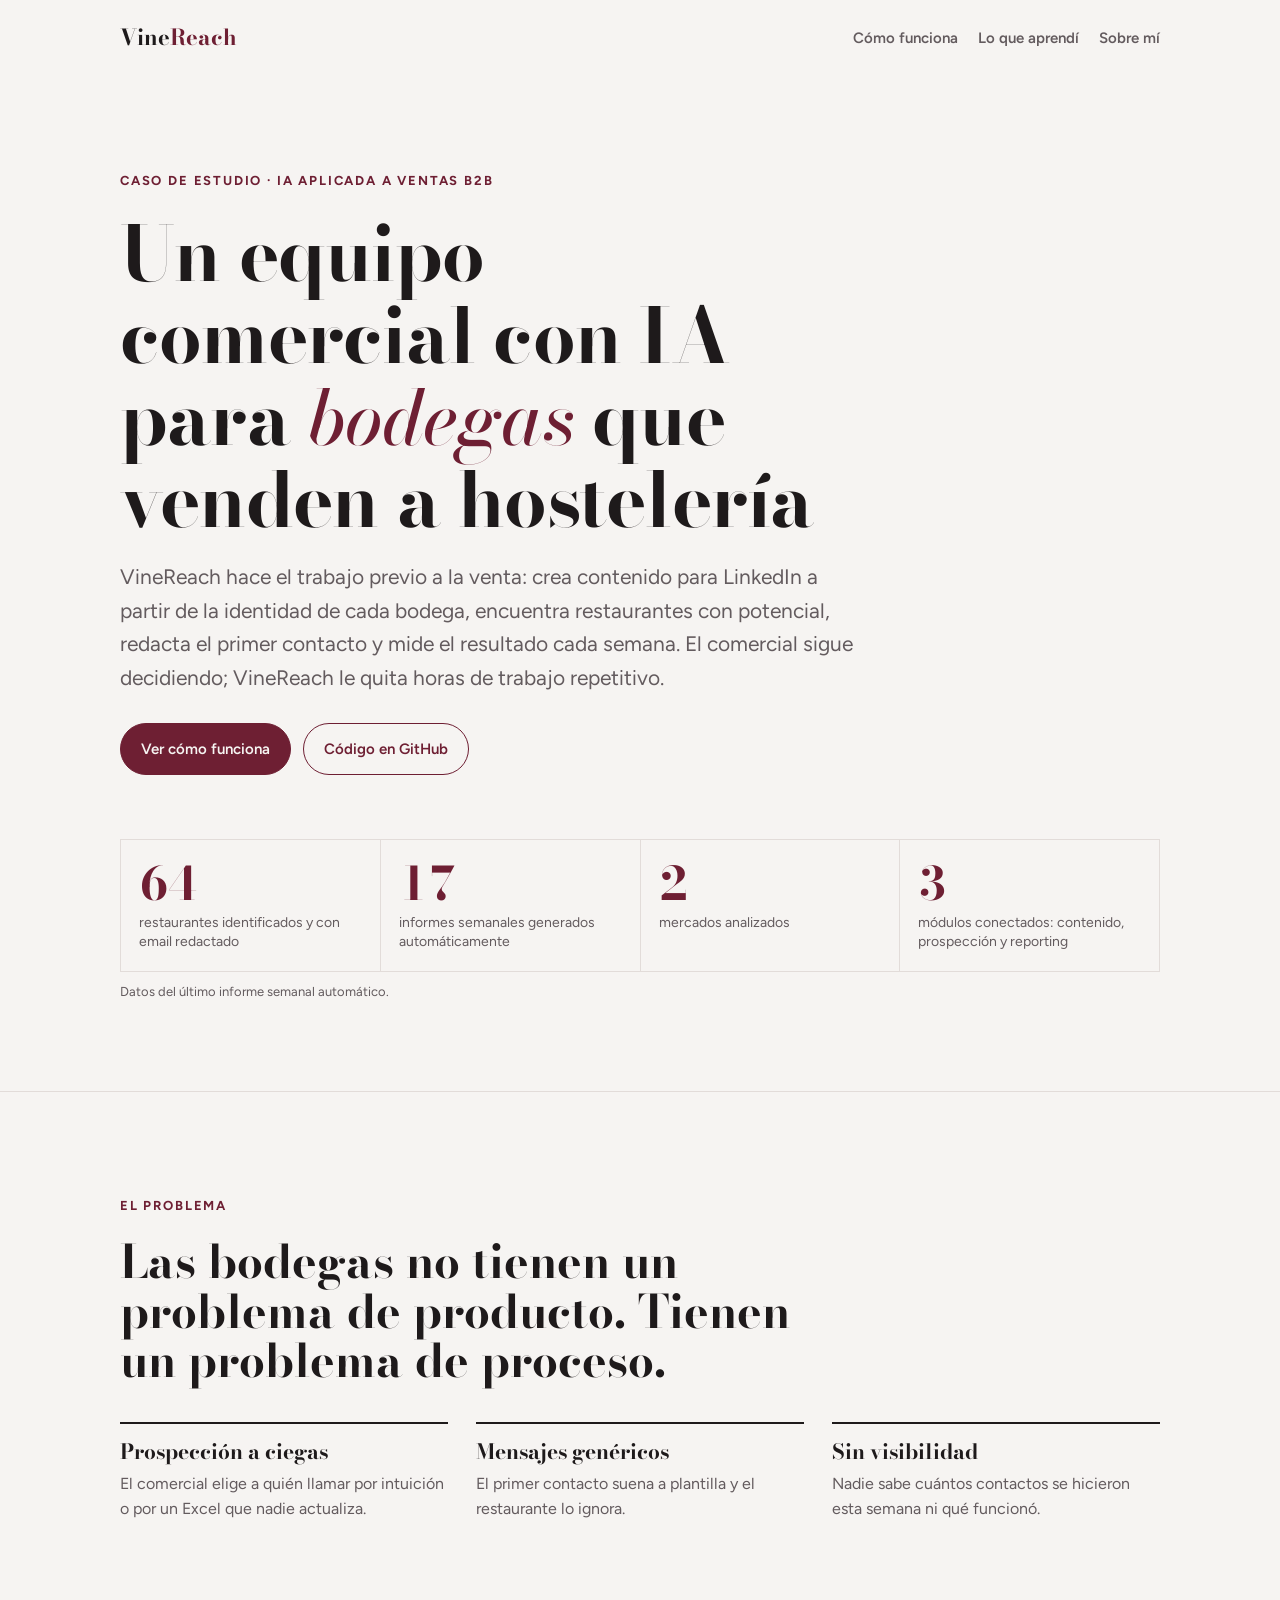
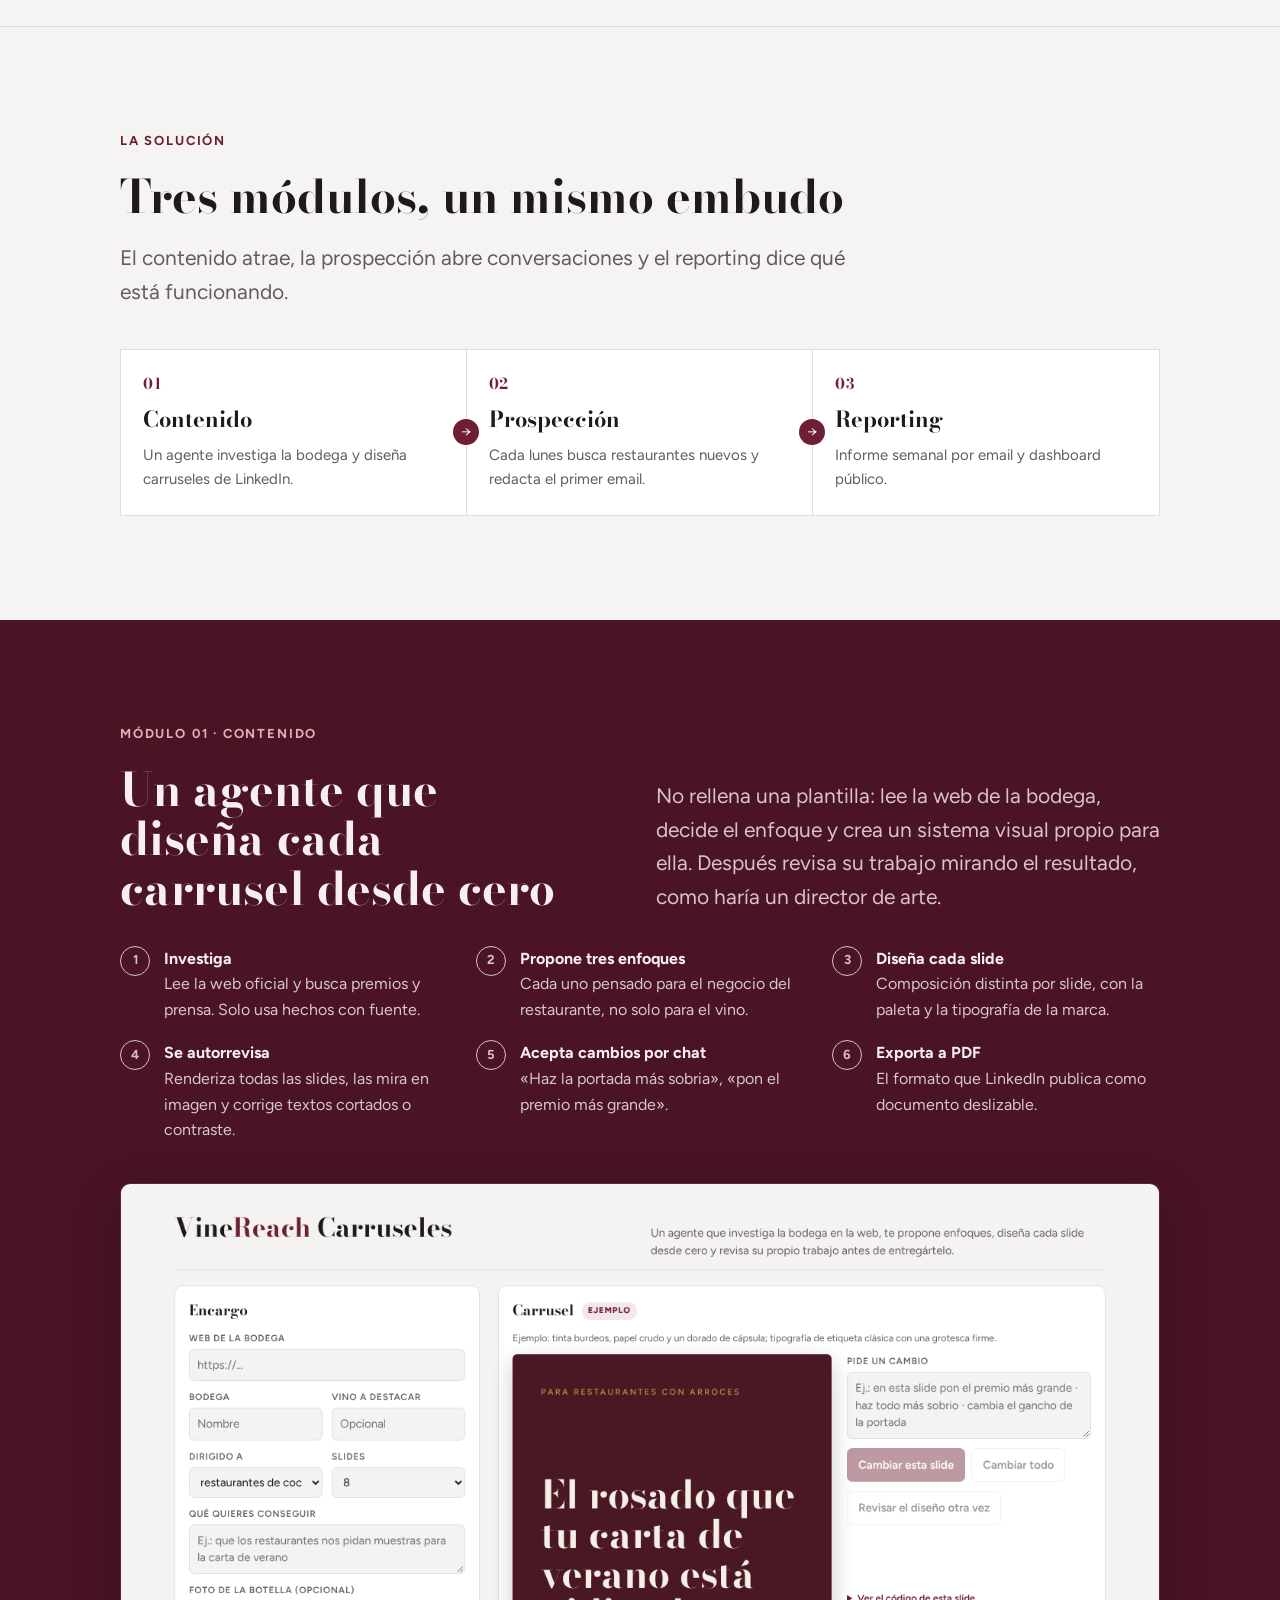
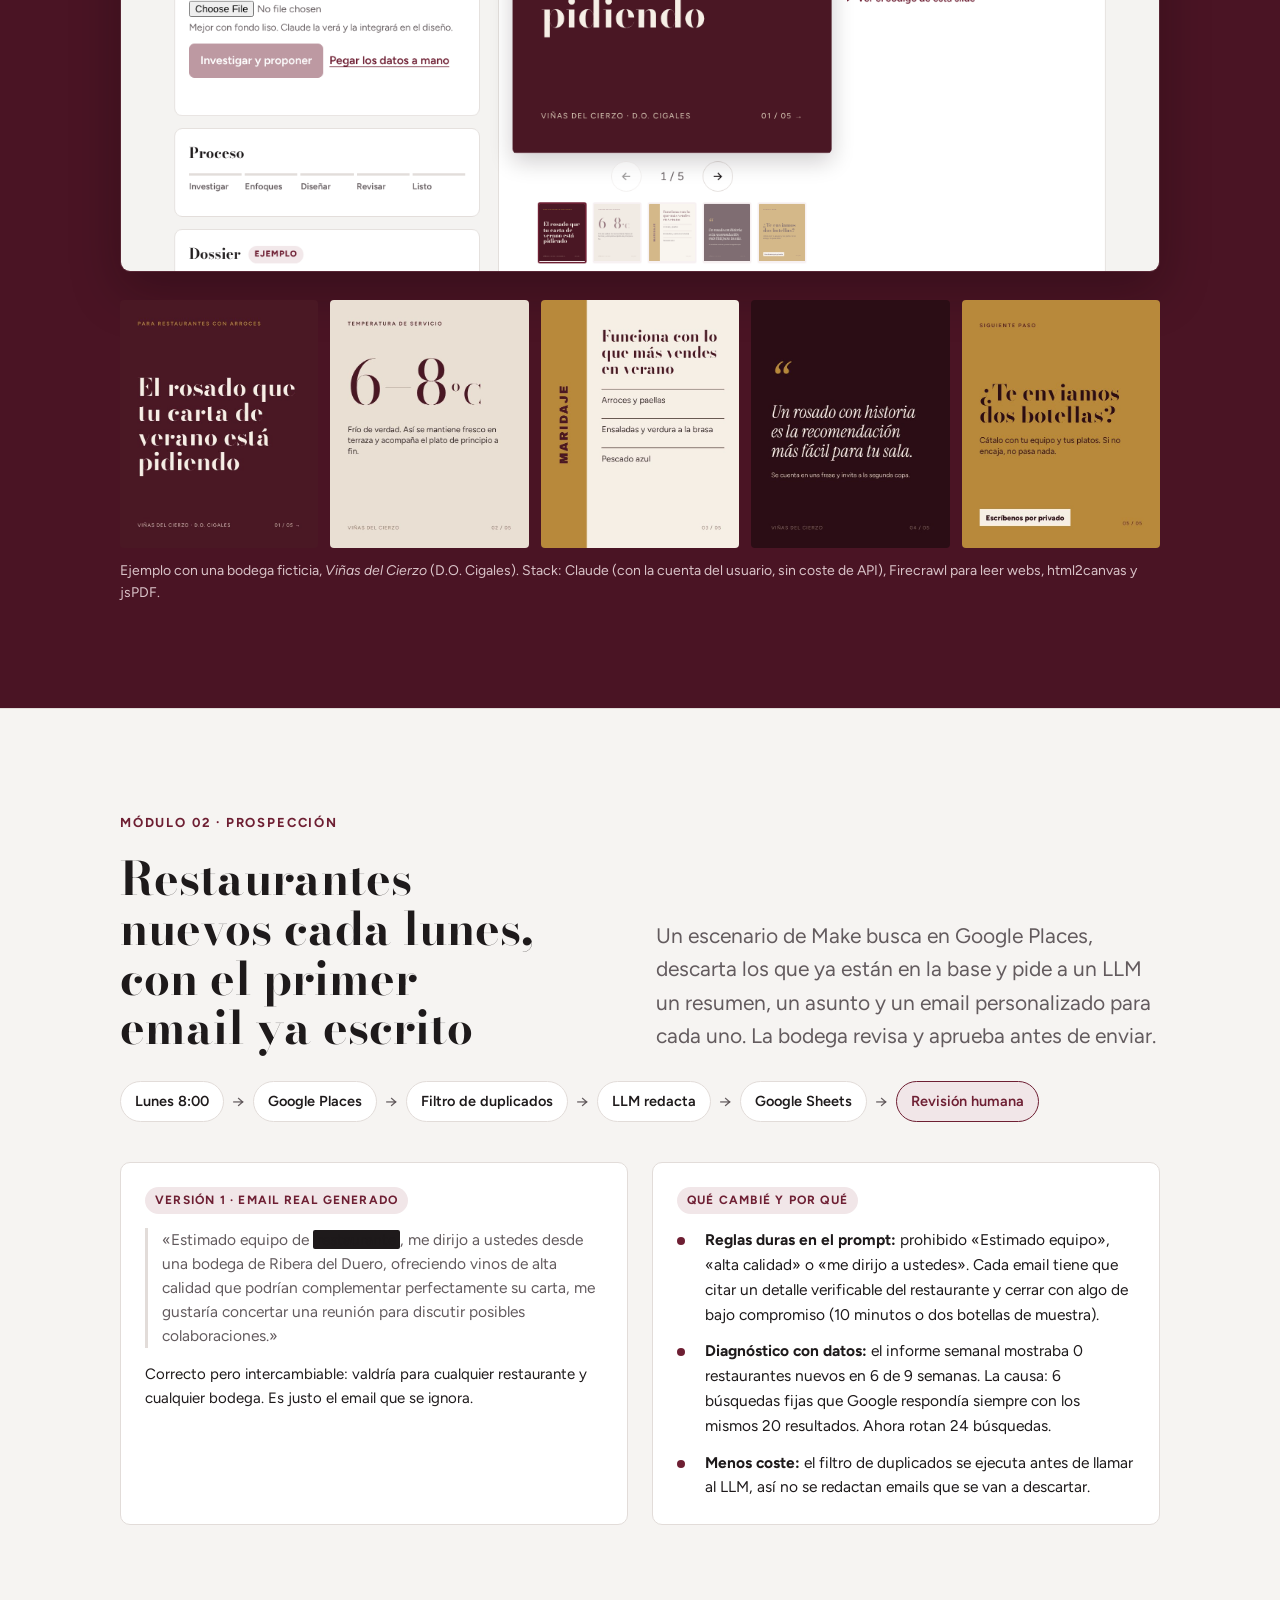
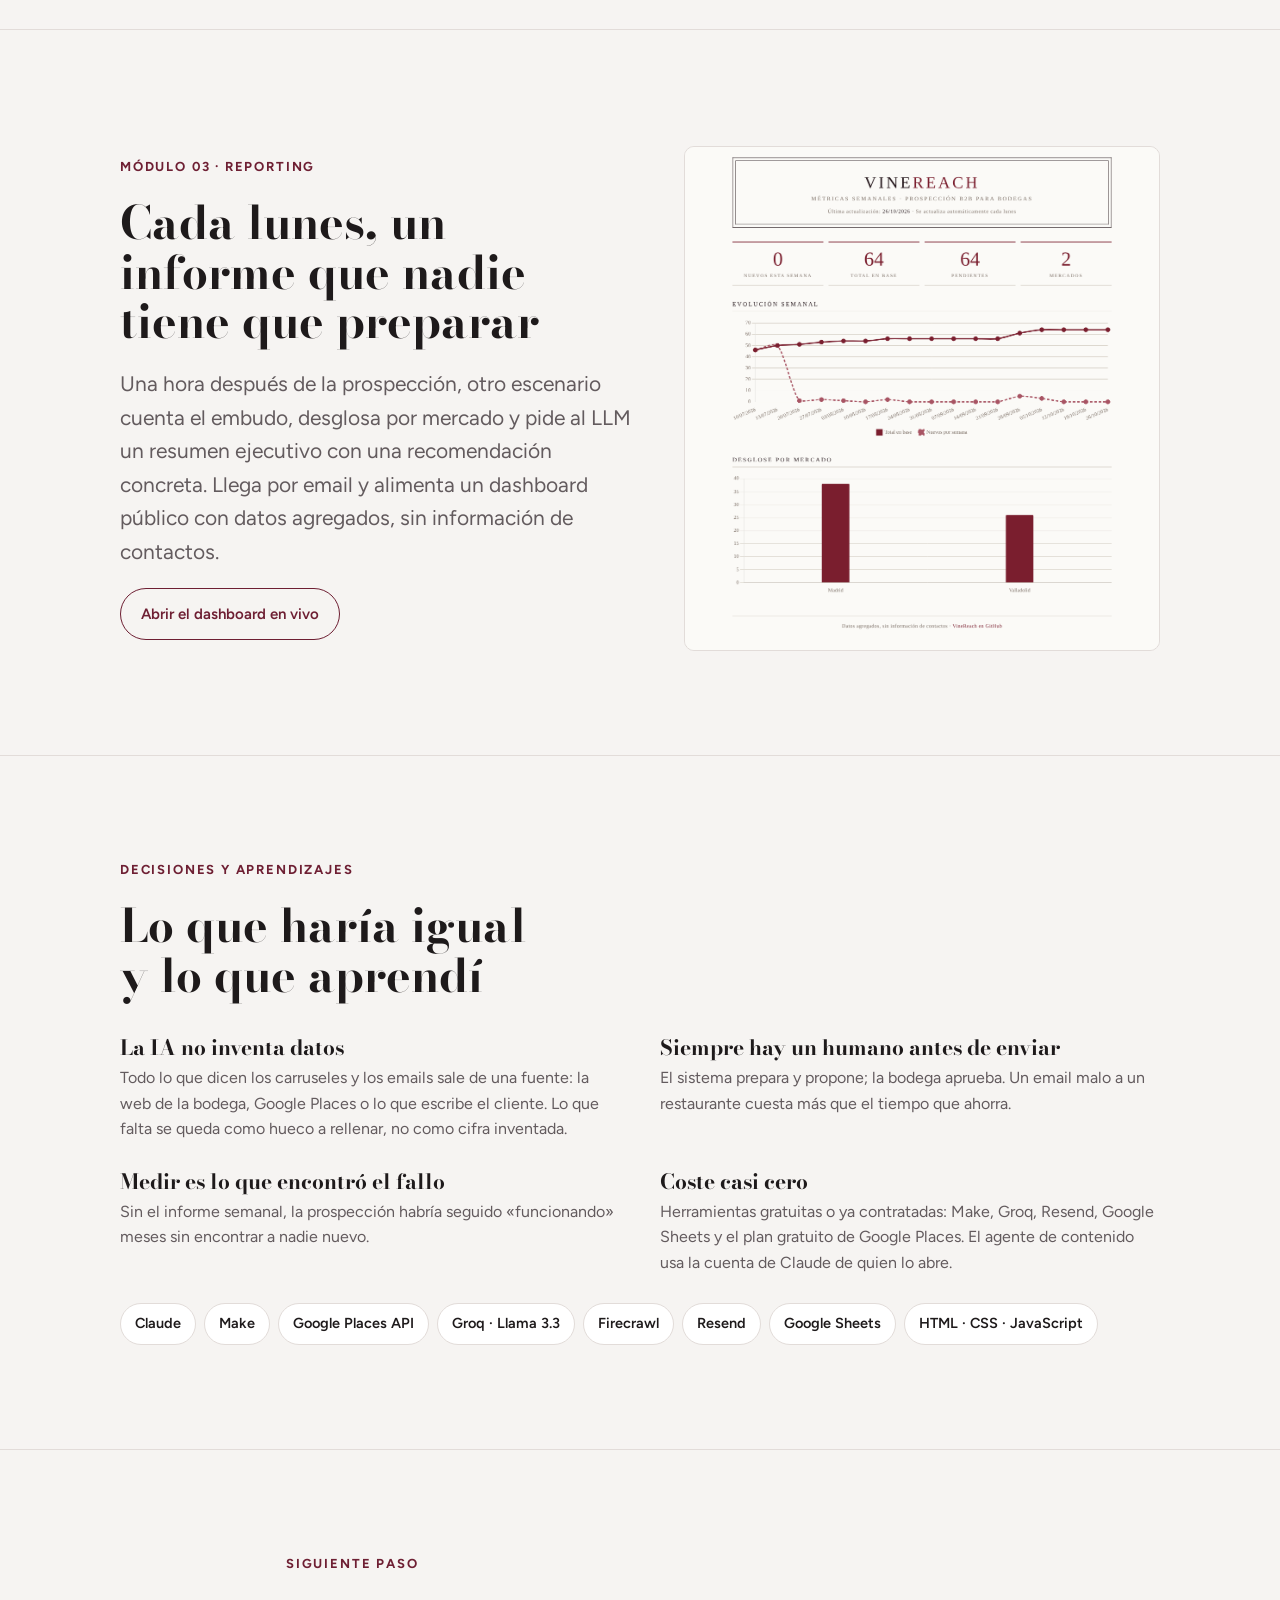
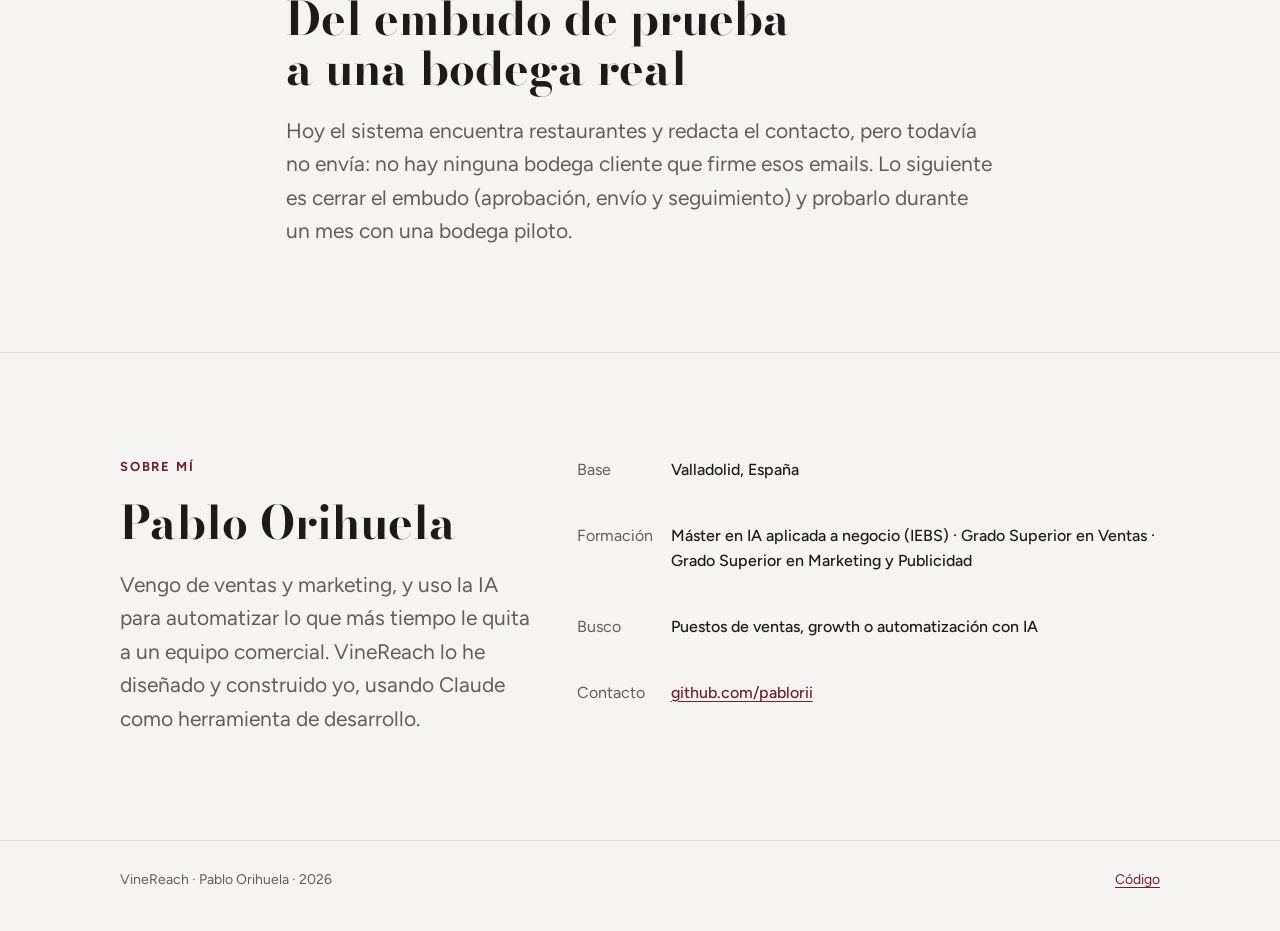
==== commit f41bebb7: "Limpieza: solo información vigente para el proyecto nuevo - CLAUDE.md, estado, Make y guía del proye" ====
--- a/index.html
+++ b/index.html
@@ -323,7 +323,7 @@
 <footer>
   <div class="wrap">
     <span>VineReach · Pablo Orihuela · 2026</span>
-    <span><a href="legacy/">Primera versión del generador (plantillas)</a> · <a href="https://github.com/pablorii/sales-carousel-generator">Código</a></span>
+    <span><a href="https://github.com/pablorii/sales-carousel-generator">Código</a></span>
   </div>
 </footer>
 
